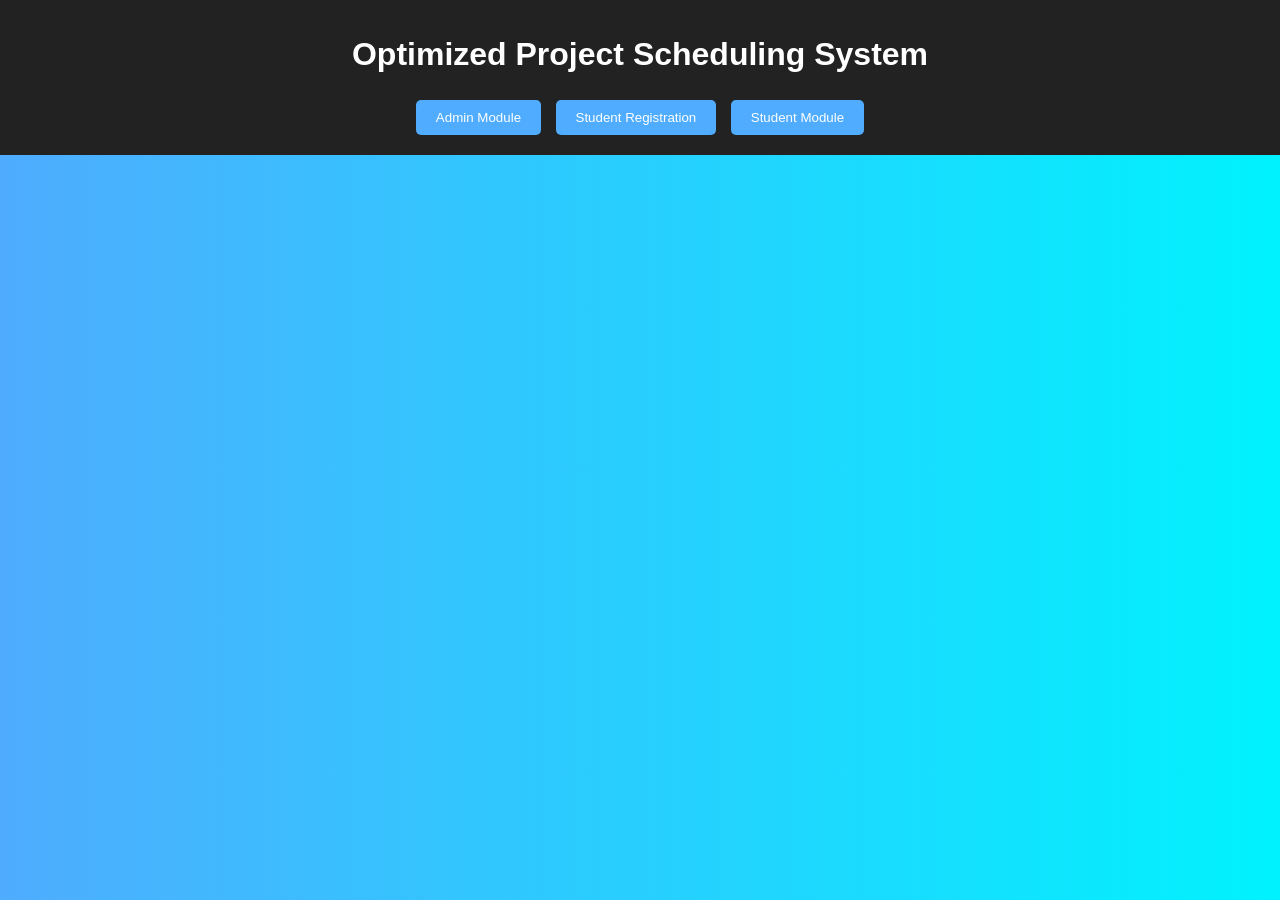
==== scheduling-backend/src/main/resources/static/index.html @ 12b72d59 "Initial commit - full scheduling system" ====
<!DOCTYPE html>
<html lang="en">
<head>
  <meta charset="UTF-8">
  <title>Optimized Project Scheduling System</title>
  <link rel="stylesheet" href="index.css">
</head>
<body>

  <!-- Loading Overlay -->
  <div id="loadingOverlay" class="loading-overlay">
    <div class="spinner"></div>
    <div style="margin-top: 10px; color: white;">Processing...</div>
  </div>

  <!-- Toast Notification -->
  <div id="toast" class="toast"></div>

  <header>
    <h1>Optimized Project Scheduling System</h1>
    <nav>
      <button onclick="showModule('admin')">Admin Module</button>
      <button onclick="showModule('registration')">Student Registration</button>
      <button onclick="showModule('student')">Student Module</button>
    </nav>
  </header>

  <!-- Admin Module -->
  <section id="admin" class="module">
    <h2>Admin Main Menu</h2>
    <ul>
      <li onclick="showSubmenu('schedule')">Manage Schedule</li>
      <li onclick="showSubmenu('teams')">Manage Teams &amp; Bookings</li>
      <li onclick="showSubmenu('reports')">Reports &amp; Export</li>
      <li onclick="showModule('')">Logout</li>
    </ul>

    <!-- Submenus -->
    <div id="schedule" class="submenu">
      <h3>Manage Schedule</h3>

      <!-- Add Demo Date -->
      <div class="action-card">
        <h4>Add Demo Date</h4>
        <div id="dateSuccessMsg" class="msg-success" style="display:none;"></div>
        <form onsubmit="addDemoDate(event)">
          <label>Date:</label>
          <input type="date" id="newDemoDate" required>
          <div id="newDemoDateErr" class="error-text"></div>
          <button type="submit">Add Date</button>
        </form>
      </div>

      <!-- Demo Dates List -->
      <div class="action-card">
        <h4>Demo Dates <button class="btn-refresh" onclick="loadDemoDates()">&#8635;</button></h4>
        <div id="datesContainer"></div>
      </div>

      <!-- Create Slot -->
      <div class="action-card">
        <h4>Create Slot</h4>
        <div id="slotSuccessMsg" class="msg-success" style="display:none;"></div>
        <form onsubmit="createSlot(event)">
          <div id="slotDateSelectErr" class="error-text"></div>
          <label>Select Date:</label>
          <select id="slotDateSelect" required></select>
          
          <label>Start Time:</label>
          <input type="time" id="slotStart" required>
          <div id="slotStartErr" class="error-text"></div>
          
          <label>End Time:</label>
          <input type="time" id="slotEnd" required>
          <div id="slotEndErr" class="error-text"></div>
          
          <button type="submit">Create Slot</button>
        </form>
      </div>

      <!-- View Slots -->
      <div class="action-card">
        <h4>View Slots
          <select id="filterDateSelect" onchange="loadAdminSlots()">
            <option value="">All Dates</option>
          </select>
          <button class="btn-refresh" onclick="loadAdminSlots()">&#8635;</button>
        </h4>
        <div id="adminSlotsContainer"></div>
      </div>
    </div>

    <div id="teams" class="submenu">
      <h3>Manage Teams &amp; Bookings</h3>

      <div class="action-card">
        <h4>All Teams <button class="btn-refresh" onclick="loadAllTeams()">&#8635;</button></h4>
        <div id="allTeamsContainer"></div>
      </div>

      <div class="action-card">
        <h4>All Bookings <button class="btn-refresh" onclick="loadAllBookings()">&#8635;</button></h4>
        <div id="allBookingsContainer"></div>
      </div>

      <div class="action-card">
        <h4>Waiting List <button class="btn-refresh" onclick="loadWaitingList()">&#8635;</button></h4>
        <div id="waitlistContainer"></div>
      </div>
    </div>

    <div id="reports" class="submenu">
      <h3>Reports &amp; Export</h3>

      <div class="action-card">
        <h4>Full Schedule <button class="btn-refresh" onclick="loadFullSchedule()">&#8635;</button></h4>
        <div id="fullScheduleContainer"></div>
      </div>

      <div class="action-card">
        <h4>Booking Summary <button class="btn-refresh" onclick="loadBookingSummary()">&#8635;</button></h4>
        <div id="bookingSummaryContainer"></div>
      </div>

      <div class="action-card">
        <h4>Export</h4>
        <button onclick="exportCsv('schedule')" class="btn-export">Export Schedule (CSV)</button>
        <button onclick="exportCsv('teams')" class="btn-export">Export Teams Report (CSV)</button>
      </div>
    </div>
  </section>

  <!-- Student Registration Module -->
  <section id="registration" class="module">
    <h2>Student Registration</h2>
    <button onclick="openRegistrationForm()">Register Team</button>
    <button onclick="showModule('')">Back / Exit</button>

    <!-- Registration Form -->
    <div id="registrationForm" class="form-container">
      <h3>Register Your Team</h3>
      <div id="regMessage"></div>
      <form onsubmit="submitRegistration(event)">
        <label>Project Name:</label>
        <input type="text" id="projectName" required>
        <div id="projectNameErr" class="error-text"></div>

        <label>Number of Members:</label>
        <input type="number" id="members" min="1" required>
        <div id="membersErr" class="error-text"></div>

        <label>Team Leader Name:</label>
        <input type="text" id="leaderName" required>
        <div id="leaderNameErr" class="error-text"></div>

        <label>Email:</label>
        <input type="email" id="email" required>
        <div id="emailErr" class="error-text"></div>

        <label>Project Description:</label>
        <textarea id="description"></textarea>
        <div id="descriptionErr" class="error-text"></div>

        <button type="submit" id="btn-reg-submit">Submit</button>
      </form>
    </div>
  </section>

  <!-- Student Module -->
  <section id="student" class="module">
    <h2>Student Main Menu</h2>

    <!-- Email identifier -->
    <div class="action-card">
      <label><strong>Your Registered Email:</strong></label>
      <input type="email" id="studentEmail" placeholder="Enter your registered email" required style="width:100%;box-sizing:border-box;margin-top:5px">
      <div id="studentEmailErr" class="error-text"></div>
    </div>

    <ul>
      <li onclick="showSubmenu('slotBooking')">Slot Booking</li>
      <li onclick="showSubmenu('teamBooking')">My Team &amp; Booking</li>
      <li onclick="showSubmenu('scheduleView')">View Schedule</li>
      <li onclick="showModule('')">Logout</li>
    </ul>

    <!-- Submenus -->
    <div id="slotBooking" class="submenu">
      <h3>Slot Booking</h3>

      <div class="action-card">
        <h4>Available Slots <button class="btn-refresh" onclick="loadAvailableSlots()">&#8635;</button></h4>
        <div id="availableSlotsContainer"></div>
      </div>
    </div>

    <div id="teamBooking" class="submenu">
      <h3>My Team &amp; Booking</h3>
      <button onclick="loadMyTeam()">View Team Details</button>
      <div id="myTeamContainer" style="margin-top:10px"></div>

      <button onclick="loadMyBookings()" style="margin-top:10px">View My Bookings</button>
      <div id="myBookingsContainer" style="margin-top:10px"></div>
    </div>

    <div id="scheduleView" class="submenu">
      <h3>View Schedule</h3>
      <button onclick="loadPublicSchedule()">View Full Schedule</button>
      <div id="publicScheduleContainer" style="margin-top:10px"></div>
    </div>
  </section>

  <script src="index.js"></script>
</body>
</html>
---- scheduling-backend/src/main/resources/static/index.css ----
/* style.css */
body {
  font-family: Arial, sans-serif;
  background: linear-gradient(to right, #4facfe, #00f2fe);
  margin: 0;
  padding: 0;
  color: #333;
}

header {
  background: #222;
  color: #fff;
  padding: 15px;
  text-align: center;
}

nav button {
  margin: 5px;
  padding: 10px 20px;
  background: #4facfe;
  border: none;
  border-radius: 5px;
  color: white;
  cursor: pointer;
  transition: 0.3s;
}

nav button:hover {
  background: #00c6ff;
}

.module {
  display: none;
  padding: 20px;
  margin: 20px;
  background: #fff;
  border-radius: 10px;
  box-shadow: 0 4px 8px rgba(0,0,0,0.2);
}

.module h2 {
  color: #4facfe;
}

ul {
  list-style: none;
  padding: 0;
}

ul li {
  background: #f0f0f0;
  margin: 8px 0;
  padding: 12px;
  border-radius: 5px;
  cursor: pointer;
  transition: 0.3s;
}

ul li:hover {
  background: #d6f5ff;
}

.submenu {
  display: none;
  margin-top: 15px;
  padding: 15px;
  background: #fafafa;
  border-left: 4px solid #4facfe;
  border-radius: 5px;
}
/* Registration Form Styling */
.form-container {
  display: none;
  margin-top: 20px;
  padding: 20px;
  background: #fafafa;
  border-radius: 10px;
  box-shadow: 0 4px 8px rgba(0,0,0,0.2);
}

.form-container h3 {
  color: #4facfe;
}

form {
  display: flex;
  flex-direction: column;
}

label {
  margin-top: 10px;
  font-weight: bold;
}

input, textarea {
  padding: 8px;
  margin-top: 5px;
  border: 1px solid #ccc;
  border-radius: 5px;
}

button[type="submit"] {
  margin-top: 15px;
  padding: 10px;
  background: #4facfe;
  color: white;
  border: none;
  border-radius: 5px;
  cursor: pointer;
}

button[type="submit"]:hover {
  background: #00c6ff;
}

/* ── Action Cards (inside submenus) ─────────────────────── */
.action-card {
  background: #fff;
  border: 1px solid #e0e0e0;
  border-radius: 8px;
  padding: 14px;
  margin-bottom: 14px;
}
.action-card h4 {
  margin: 0 0 8px;
  display: flex;
  align-items: center;
  gap: 8px;
  flex-wrap: wrap;
}

/* ── Tables ─────────────────────────────────────────────── */
table {
  width: 100%;
  border-collapse: collapse;
  font-size: 13px;
  margin-top: 6px;
}
th {
  background: #4facfe;
  color: white;
  padding: 8px 10px;
  text-align: left;
}
td {
  padding: 8px 10px;
  border-bottom: 1px solid #eee;
}
tr:hover td { background: #f5fbff; }
td button {
  padding: 4px 10px;
  background: #e74c3c;
  color: white;
  border: none;
  border-radius: 4px;
  cursor: pointer;
  font-size: 12px;
}
td button:hover { background: #c0392b; }

/* ── Status Badges ──────────────────────────────────────── */
.badge {
  display: inline-block;
  padding: 2px 8px;
  border-radius: 10px;
  font-size: 11px;
  font-weight: bold;
}
.badge-available  { background: #d4edda; color: #155724; }
.badge-booked     { background: #fff3cd; color: #856404; }
.badge-cancelled  { background: #f8d7da; color: #721c24; }
.badge-confirmed  { background: #d4edda; color: #155724; }
.badge-waitlisted { background: #cce5ff; color: #004085; }

/* ── Buttons ────────────────────────────────────────────── */
.btn-refresh {
  padding: 3px 8px;
  background: #e8f4ff;
  color: #0088cc;
  border: 1px solid #4facfe;
  border-radius: 4px;
  cursor: pointer;
  font-size: 13px;
}
.btn-refresh:hover { background: #d0e8ff; }

.btn-danger {
  margin-top: 10px;
  padding: 8px 14px;
  background: #e74c3c;
  color: white;
  border: none;
  border-radius: 5px;
  cursor: pointer;
}
.btn-danger:hover { background: #c0392b; }

.btn-export {
  margin: 4px 6px 4px 0;
  padding: 8px 14px;
  background: #27ae60;
  color: white;
  border: none;
  border-radius: 5px;
  cursor: pointer;
}
.btn-export:hover { background: #219150; }

/* ── Toast Notification ─────────────────────────────────── */
.toast {
  position: fixed;
  bottom: 24px;
  right: 24px;
  padding: 12px 20px;
  border-radius: 6px;
  color: white;
  font-size: 14px;
  opacity: 0;
  pointer-events: none;
  transition: opacity 0.3s;
  z-index: 9999;
  max-width: 340px;
}
.toast.show { opacity: 1; }
.toast.success { background: #27ae60; }
.toast.error   { background: #e74c3c; }

/* ── Message boxes ──────────────────────────────────────── */
.msg-success {
  background: #d4edda;
  color: #155724;
  padding: 10px;
  border-radius: 5px;
  margin-bottom: 10px;
}
.msg-error {
  background: #f8d7da;
  color: #721c24;
  padding: 10px;
  border-radius: 5px;
  margin-bottom: 10px;
}
.empty-msg {
  color: #999;
  font-style: italic;
  padding: 6px 0;
}

select {
  padding: 8px;
  margin-top: 5px;
  border: 1px solid #ccc;
  border-radius: 5px;
}

/* ── Error Texts ────────────────────────────────────────── */
.error-text {
  color: #e74c3c;
  font-size: 12px;
  margin-top: 3px;
  min-height: 14px;
}
input.input-error, select.input-error {
  border-color: #e74c3c;
  box-shadow: 0 0 0 2px rgba(231, 76, 60, 0.2);
}

/* ── Loading Overlay ────────────────────────────────────── */
.loading-overlay {
  position: fixed;
  top: 0; left: 0; width: 100vw; height: 100vh;
  background: rgba(0, 0, 0, 0.5);
  display: flex;
  flex-direction: column;
  justify-content: center;
  align-items: center;
  z-index: 10000;
  opacity: 0;
  pointer-events: none;
  transition: opacity 0.2s;
}
.loading-overlay.active {
  opacity: 1;
  pointer-events: auto;
}
.spinner {
  border: 4px solid rgba(255, 255, 255, 0.3);
  width: 40px; height: 40px;
  border-radius: 50%;
  border-left-color: #fff;
  animation: spin 1s linear infinite;
}
@keyframes spin {
  0% { transform: rotate(0deg); }
  100% { transform: rotate(360deg); }
}

button:disabled, select:disabled, input:disabled {
  opacity: 0.6;
  cursor: not-allowed;
}
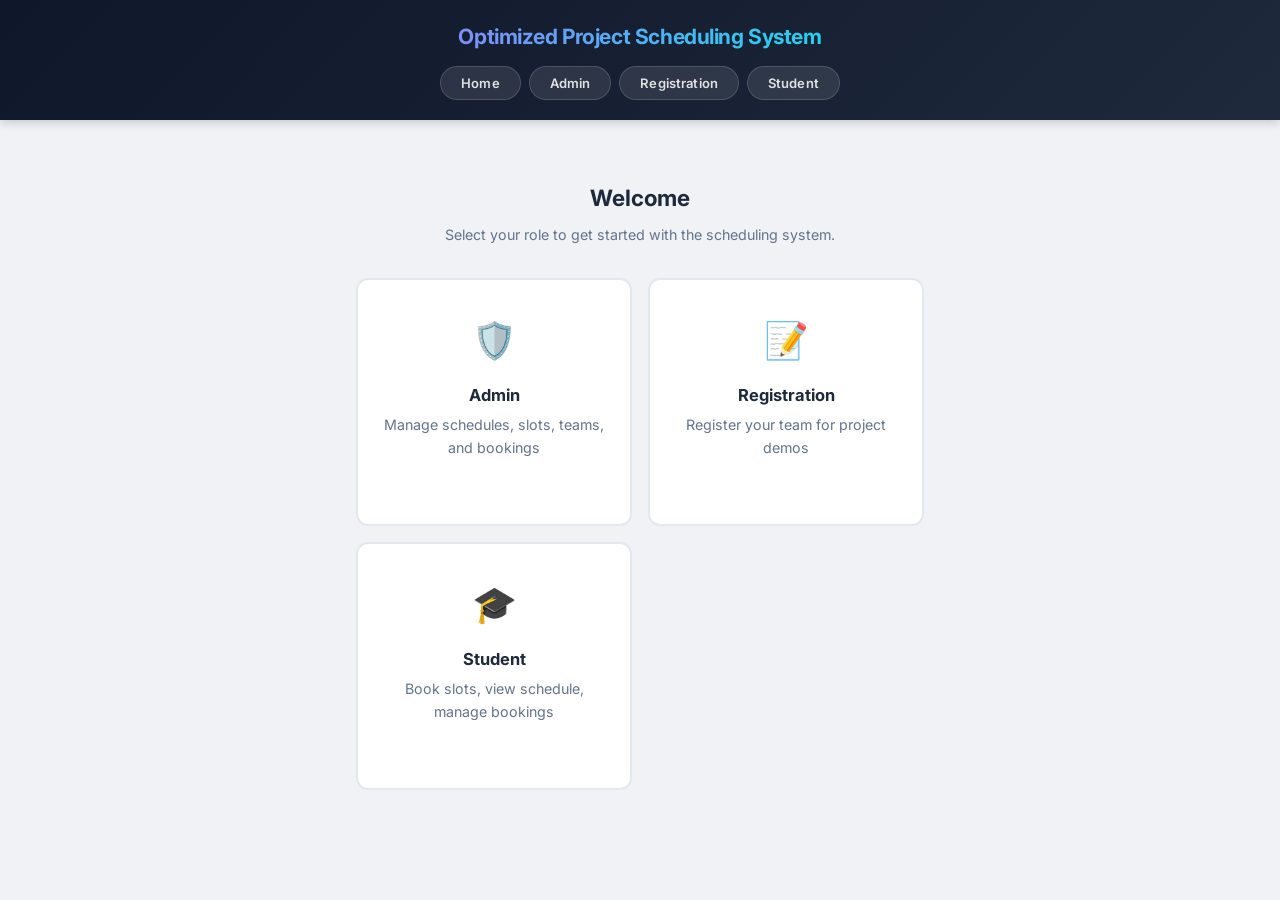
==== commit d657b37a: "feat: production upgrade — auth, email, team members, responsive UI, CORS - Add admin login endpoint" ====
--- a/scheduling-backend/src/main/resources/static/index.html
+++ b/scheduling-backend/src/main/resources/static/index.html
@@ -2,7 +2,13 @@
 <html lang="en">
 <head>
   <meta charset="UTF-8">
+  <meta name="viewport" content="width=device-width, initial-scale=1.0">
+  <meta name="description" content="Optimized Project Scheduling System — Book and manage demo slots for project presentations.">
   <title>Optimized Project Scheduling System</title>
+  <link rel="icon" href="data:image/svg+xml,<svg xmlns='http://www.w3.org/2000/svg' viewBox='0 0 100 100'><text y='.9em' font-size='85'>📅</text></svg>">
+  <link rel="preconnect" href="https://fonts.googleapis.com">
+  <link rel="preconnect" href="https://fonts.gstatic.com" crossorigin>
+  <link href="https://fonts.googleapis.com/css2?family=Inter:wght@400;500;600;700&display=swap" rel="stylesheet">
   <link rel="stylesheet" href="index.css">
 </head>
 <body>
@@ -10,36 +16,106 @@
   <!-- Loading Overlay -->
   <div id="loadingOverlay" class="loading-overlay">
     <div class="spinner"></div>
-    <div style="margin-top: 10px; color: white;">Processing...</div>
+    <div class="loading-text">Processing...</div>
   </div>
 
   <!-- Toast Notification -->
   <div id="toast" class="toast"></div>
 
+  <!-- Admin Login Modal -->
+  <div id="adminLoginModal" class="modal-overlay">
+    <div class="modal">
+      <h3>🔐 Admin Login</h3>
+      <form onsubmit="handleAdminLogin(event)">
+        <label>Username:</label>
+        <input type="text" id="adminUsername" required autocomplete="username" placeholder="Enter username">
+        <div id="adminUsernameErr" class="error-text"></div>
+        <label>Password:</label>
+        <input type="password" id="adminPassword" required autocomplete="current-password" placeholder="Enter password">
+        <div id="adminPasswordErr" class="error-text"></div>
+        <div class="modal-actions">
+          <button type="button" class="btn-secondary" onclick="closeAdminLogin()">Cancel</button>
+          <button type="submit" class="btn-primary" style="margin-top:0">Login</button>
+        </div>
+      </form>
+    </div>
+  </div>
+
+  <!-- Student Email Login Modal -->
+  <div id="studentLoginModal" class="modal-overlay">
+    <div class="modal">
+      <h3>📧 Student Login</h3>
+      <p style="color:var(--text-secondary); font-size:0.87rem; margin-bottom:14px;">Enter your registered email to continue.</p>
+      <form onsubmit="handleStudentLogin(event)">
+        <label>Email:</label>
+        <input type="email" id="studentLoginEmail" required placeholder="your-email@example.com">
+        <div id="studentLoginEmailErr" class="error-text"></div>
+        <div class="modal-actions">
+          <button type="button" class="btn-secondary" onclick="closeStudentLogin()">Cancel</button>
+          <button type="submit" class="btn-primary" style="margin-top:0">Login</button>
+        </div>
+      </form>
+    </div>
+  </div>
+
+  <!-- Not Registered Modal -->
+  <div id="notRegisteredModal" class="modal-overlay">
+    <div class="modal" style="text-align:center;">
+      <div style="font-size:2.5rem; margin-bottom:12px;">⚠️</div>
+      <h3>Not Registered</h3>
+      <p style="color:var(--text-secondary); font-size:0.87rem; margin-bottom:18px;">You need to register your team first before accessing the student module.</p>
+      <div class="modal-actions" style="justify-content:center;">
+        <button class="btn-secondary" onclick="closeNotRegistered()">Close</button>
+        <button class="btn-primary" style="margin-top:0" onclick="goToRegistration()">Register Now</button>
+      </div>
+    </div>
+  </div>
+
   <header>
-    <h1>Optimized Project Scheduling System</h1>
-    <nav>
-      <button onclick="showModule('admin')">Admin Module</button>
-      <button onclick="showModule('registration')">Student Registration</button>
-      <button onclick="showModule('student')">Student Module</button>
+    <h1><span>Optimized Project Scheduling System</span></h1>
+    <nav id="mainNav">
+      <button id="nav-home" onclick="showLanding()">Home</button>
+      <button id="nav-admin" onclick="openAdminLogin()">Admin</button>
+      <button id="nav-registration" onclick="showModule('registration')">Registration</button>
+      <button id="nav-student" onclick="openStudentLogin()">Student</button>
     </nav>
   </header>
 
+  <!-- Landing Page -->
+  <section id="landing" style="display:block;">
+    <h2>Welcome</h2>
+    <p>Select your role to get started with the scheduling system.</p>
+    <div class="role-cards">
+      <div class="role-card" onclick="openAdminLogin()" id="card-admin">
+        <div class="icon">🛡️</div>
+        <h3>Admin</h3>
+        <p>Manage schedules, slots, teams, and bookings</p>
+      </div>
+      <div class="role-card" onclick="showModule('registration')" id="card-registration">
+        <div class="icon">📝</div>
+        <h3>Registration</h3>
+        <p>Register your team for project demos</p>
+      </div>
+      <div class="role-card" onclick="openStudentLogin()" id="card-student">
+        <div class="icon">🎓</div>
+        <h3>Student</h3>
+        <p>Book slots, view schedule, manage bookings</p>
+      </div>
+    </div>
+  </section>
+
   <!-- Admin Module -->
   <section id="admin" class="module">
-    <h2>Admin Main Menu</h2>
+    <h2>Admin Dashboard</h2>
     <ul>
-      <li onclick="showSubmenu('schedule')">Manage Schedule</li>
-      <li onclick="showSubmenu('teams')">Manage Teams &amp; Bookings</li>
-      <li onclick="showSubmenu('reports')">Reports &amp; Export</li>
-      <li onclick="showModule('')">Logout</li>
+      <li onclick="showSubmenu('schedule')">📅 Manage Schedule</li>
+      <li onclick="showSubmenu('teams')">👥 Manage Teams &amp; Bookings</li>
+      <li onclick="showSubmenu('reports')">📊 Reports &amp; Export</li>
+      <li onclick="adminLogout()">🚪 Logout</li>
     </ul>
 
     <!-- Submenus -->
     <div id="schedule" class="submenu">
-      <h3>Manage Schedule</h3>
-
-      <!-- Add Demo Date -->
       <div class="action-card">
         <h4>Add Demo Date</h4>
         <div id="dateSuccessMsg" class="msg-success" style="display:none;"></div>
@@ -51,13 +127,11 @@
         </form>
       </div>
 
-      <!-- Demo Dates List -->
-      <div class="action-card">
-        <h4>Demo Dates <button class="btn-refresh" onclick="loadDemoDates()">&#8635;</button></h4>
+      <div class="action-card">
+        <h4>Demo Dates <button type="button" class="btn-refresh" onclick="loadDemoDates()">↻</button></h4>
         <div id="datesContainer"></div>
       </div>
 
-      <!-- Create Slot -->
       <div class="action-card">
         <h4>Create Slot</h4>
         <div id="slotSuccessMsg" class="msg-success" style="display:none;"></div>
@@ -65,148 +139,142 @@
           <div id="slotDateSelectErr" class="error-text"></div>
           <label>Select Date:</label>
           <select id="slotDateSelect" required></select>
-          
           <label>Start Time:</label>
           <input type="time" id="slotStart" required>
           <div id="slotStartErr" class="error-text"></div>
-          
           <label>End Time:</label>
           <input type="time" id="slotEnd" required>
           <div id="slotEndErr" class="error-text"></div>
-          
           <button type="submit">Create Slot</button>
         </form>
       </div>
 
-      <!-- View Slots -->
       <div class="action-card">
         <h4>View Slots
           <select id="filterDateSelect" onchange="loadAdminSlots()">
             <option value="">All Dates</option>
           </select>
-          <button class="btn-refresh" onclick="loadAdminSlots()">&#8635;</button>
+          <button type="button" class="btn-refresh" onclick="loadAdminSlots()">↻</button>
         </h4>
         <div id="adminSlotsContainer"></div>
       </div>
     </div>
 
     <div id="teams" class="submenu">
-      <h3>Manage Teams &amp; Bookings</h3>
-
-      <div class="action-card">
-        <h4>All Teams <button class="btn-refresh" onclick="loadAllTeams()">&#8635;</button></h4>
+      <div class="action-card">
+        <h4>All Teams <button type="button" class="btn-refresh" onclick="loadAllTeams()">↻</button></h4>
         <div id="allTeamsContainer"></div>
       </div>
-
-      <div class="action-card">
-        <h4>All Bookings <button class="btn-refresh" onclick="loadAllBookings()">&#8635;</button></h4>
+      <div class="action-card">
+        <h4>All Bookings <button type="button" class="btn-refresh" onclick="loadAllBookings()">↻</button></h4>
         <div id="allBookingsContainer"></div>
       </div>
-
-      <div class="action-card">
-        <h4>Waiting List <button class="btn-refresh" onclick="loadWaitingList()">&#8635;</button></h4>
+      <div class="action-card">
+        <h4>Waiting List <button type="button" class="btn-refresh" onclick="loadWaitingList()">↻</button></h4>
         <div id="waitlistContainer"></div>
       </div>
     </div>
 
     <div id="reports" class="submenu">
-      <h3>Reports &amp; Export</h3>
-
-      <div class="action-card">
-        <h4>Full Schedule <button class="btn-refresh" onclick="loadFullSchedule()">&#8635;</button></h4>
+      <div class="action-card">
+        <h4>Full Schedule <button type="button" class="btn-refresh" onclick="loadFullSchedule()">↻</button></h4>
         <div id="fullScheduleContainer"></div>
       </div>
-
-      <div class="action-card">
-        <h4>Booking Summary <button class="btn-refresh" onclick="loadBookingSummary()">&#8635;</button></h4>
+      <div class="action-card">
+        <h4>Booking Summary <button type="button" class="btn-refresh" onclick="loadBookingSummary()">↻</button></h4>
         <div id="bookingSummaryContainer"></div>
       </div>
-
       <div class="action-card">
         <h4>Export</h4>
-        <button onclick="exportCsv('schedule')" class="btn-export">Export Schedule (CSV)</button>
-        <button onclick="exportCsv('teams')" class="btn-export">Export Teams Report (CSV)</button>
-      </div>
-    </div>
-  </section>
-
-  <!-- Student Registration Module -->
+        <button type="button" onclick="exportCsv('schedule')" class="btn-export">Export Schedule (CSV)</button>
+        <button type="button" onclick="exportCsv('teams')" class="btn-export">Export Teams (CSV)</button>
+      </div>
+    </div>
+  </section>
+
+  <!-- Registration Module -->
   <section id="registration" class="module">
-    <h2>Student Registration</h2>
-    <button onclick="openRegistrationForm()">Register Team</button>
-    <button onclick="showModule('')">Back / Exit</button>
-
-    <!-- Registration Form -->
-    <div id="registrationForm" class="form-container">
+    <h2>Team Registration</h2>
+    <div class="action-card">
+      <p style="color:var(--text-secondary); font-size:0.87rem; margin-bottom:12px;">Register your team to book demo slots. Each team can have 1–5 members.</p>
+      <button type="button" class="btn-primary" onclick="openRegistrationForm()" style="margin-top:0;">Register Team</button>
+      <button type="button" class="btn-secondary" onclick="showLanding()" style="margin-left:8px;">Back</button>
+    </div>
+
+    <div id="registrationForm" class="form-container" style="display:none;">
       <h3>Register Your Team</h3>
       <div id="regMessage"></div>
       <form onsubmit="submitRegistration(event)">
         <label>Project Name:</label>
-        <input type="text" id="projectName" required>
+        <input type="text" id="projectName" required placeholder="Enter project name">
         <div id="projectNameErr" class="error-text"></div>
 
-        <label>Number of Members:</label>
-        <input type="number" id="members" min="1" required>
+        <label>Team Leader Name:</label>
+        <input type="text" id="leaderName" required placeholder="Enter leader's full name">
+        <div id="leaderNameErr" class="error-text"></div>
+
+        <label>Email:</label>
+        <input type="email" id="email" required placeholder="team-leader@example.com">
+        <div id="emailErr" class="error-text"></div>
+
+        <label>Team Members (1–5):</label>
+        <div id="memberFieldsContainer">
+          <div class="member-row">
+            <input type="text" name="memberName" required placeholder="Member 1 name">
+          </div>
+        </div>
+        <div class="member-count-info" id="memberCountInfo">1 / 5 members</div>
+        <button type="button" class="btn-add-member" onclick="addMemberField()" id="btnAddMember">+ Add Member</button>
         <div id="membersErr" class="error-text"></div>
 
-        <label>Team Leader Name:</label>
-        <input type="text" id="leaderName" required>
-        <div id="leaderNameErr" class="error-text"></div>
-
-        <label>Email:</label>
-        <input type="email" id="email" required>
-        <div id="emailErr" class="error-text"></div>
-
-        <label>Project Description:</label>
-        <textarea id="description"></textarea>
+        <label>Project Description (optional):</label>
+        <textarea id="description" placeholder="Brief description of your project"></textarea>
         <div id="descriptionErr" class="error-text"></div>
 
-        <button type="submit" id="btn-reg-submit">Submit</button>
+        <button type="submit" id="btn-reg-submit">Submit Registration</button>
       </form>
     </div>
   </section>
 
   <!-- Student Module -->
   <section id="student" class="module">
-    <h2>Student Main Menu</h2>
-
-    <!-- Email identifier -->
-    <div class="action-card">
-      <label><strong>Your Registered Email:</strong></label>
-      <input type="email" id="studentEmail" placeholder="Enter your registered email" required style="width:100%;box-sizing:border-box;margin-top:5px">
-      <div id="studentEmailErr" class="error-text"></div>
+    <h2>Student Dashboard</h2>
+
+    <div class="action-card" style="background: var(--primary-bg); border-color: rgba(99,102,241,0.2);">
+      <p style="font-size:0.85rem; color:var(--gray-600);"><strong>Logged in as:</strong> <span id="studentEmailDisplay" style="color:var(--primary); font-weight:600;"></span></p>
     </div>
 
     <ul>
-      <li onclick="showSubmenu('slotBooking')">Slot Booking</li>
-      <li onclick="showSubmenu('teamBooking')">My Team &amp; Booking</li>
-      <li onclick="showSubmenu('scheduleView')">View Schedule</li>
-      <li onclick="showModule('')">Logout</li>
+      <li onclick="showSubmenu('slotBooking')">🎯 Slot Booking</li>
+      <li onclick="showSubmenu('teamBooking')">👥 My Team &amp; Booking</li>
+      <li onclick="showSubmenu('scheduleView')">📅 View Schedule</li>
+      <li onclick="studentLogout()">🚪 Logout</li>
     </ul>
 
     <!-- Submenus -->
     <div id="slotBooking" class="submenu">
-      <h3>Slot Booking</h3>
-
-      <div class="action-card">
-        <h4>Available Slots <button class="btn-refresh" onclick="loadAvailableSlots()">&#8635;</button></h4>
+      <div class="action-card">
+        <h4>Available Slots <button type="button" class="btn-refresh" onclick="loadAvailableSlots()">↻</button></h4>
         <div id="availableSlotsContainer"></div>
       </div>
     </div>
 
     <div id="teamBooking" class="submenu">
-      <h3>My Team &amp; Booking</h3>
-      <button onclick="loadMyTeam()">View Team Details</button>
-      <div id="myTeamContainer" style="margin-top:10px"></div>
-
-      <button onclick="loadMyBookings()" style="margin-top:10px">View My Bookings</button>
-      <div id="myBookingsContainer" style="margin-top:10px"></div>
+      <div class="action-card">
+        <h4>My Team Details <button type="button" class="btn-refresh" onclick="loadMyTeam()">↻</button></h4>
+        <div id="myTeamContainer"></div>
+      </div>
+      <div class="action-card">
+        <h4>My Bookings <button type="button" class="btn-refresh" onclick="loadMyBookings()">↻</button></h4>
+        <div id="myBookingsContainer"></div>
+      </div>
     </div>
 
     <div id="scheduleView" class="submenu">
-      <h3>View Schedule</h3>
-      <button onclick="loadPublicSchedule()">View Full Schedule</button>
-      <div id="publicScheduleContainer" style="margin-top:10px"></div>
+      <div class="action-card">
+        <h4>Public Schedule <button type="button" class="btn-refresh" onclick="loadPublicSchedule()">↻</button></h4>
+        <div id="publicScheduleContainer"></div>
+      </div>
     </div>
   </section>
 
--- a/scheduling-backend/src/main/resources/static/index.css
+++ b/scheduling-backend/src/main/resources/static/index.css
@@ -1,301 +1,695 @@
-/* style.css */
+/* ═══════════════════════════════════════════════════════════════
+   Optimized Project Scheduling System — Production CSS
+   Modern, Responsive, Premium Design System
+   ═══════════════════════════════════════════════════════════════ */
+
+/* ── CSS Custom Properties (Design Tokens) ─────────────────── */
+:root {
+  --primary: #6366f1;
+  --primary-light: #818cf8;
+  --primary-dark: #4f46e5;
+  --primary-bg: rgba(99, 102, 241, 0.08);
+
+  --accent: #06b6d4;
+  --accent-light: #22d3ee;
+
+  --success: #10b981;
+  --success-bg: rgba(16, 185, 129, 0.1);
+
+  --warning: #f59e0b;
+  --warning-bg: rgba(245, 158, 11, 0.1);
+
+  --danger: #ef4444;
+  --danger-bg: rgba(239, 68, 68, 0.1);
+
+  --info-bg: rgba(6, 182, 212, 0.08);
+
+  --gray-50: #f8fafc;
+  --gray-100: #f1f5f9;
+  --gray-200: #e2e8f0;
+  --gray-300: #cbd5e1;
+  --gray-400: #94a3b8;
+  --gray-500: #64748b;
+  --gray-600: #475569;
+  --gray-700: #334155;
+  --gray-800: #1e293b;
+  --gray-900: #0f172a;
+
+  --bg: #f0f2f5;
+  --surface: #ffffff;
+  --surface-hover: #f8fafc;
+  --text: #1e293b;
+  --text-secondary: #64748b;
+
+  --radius: 12px;
+  --radius-sm: 8px;
+  --radius-xs: 6px;
+  --shadow: 0 1px 3px rgba(0,0,0,0.06), 0 1px 2px rgba(0,0,0,0.04);
+  --shadow-md: 0 4px 6px rgba(0,0,0,0.05), 0 2px 4px rgba(0,0,0,0.04);
+  --shadow-lg: 0 10px 25px rgba(0,0,0,0.08), 0 4px 10px rgba(0,0,0,0.04);
+
+  --font: 'Inter', -apple-system, BlinkMacSystemFont, 'Segoe UI', sans-serif;
+  --transition: 0.2s cubic-bezier(0.4, 0, 0.2, 1);
+}
+
+/* ── Reset & Base ──────────────────────────────────────────── */
+*, *::before, *::after { box-sizing: border-box; margin: 0; padding: 0; }
+
+html {
+  font-size: 15px;
+  scroll-behavior: smooth;
+  -webkit-font-smoothing: antialiased;
+}
+
 body {
-  font-family: Arial, sans-serif;
-  background: linear-gradient(to right, #4facfe, #00f2fe);
-  margin: 0;
-  padding: 0;
-  color: #333;
-}
-
+  font-family: var(--font);
+  background: var(--bg);
+  color: var(--text);
+  line-height: 1.6;
+  min-height: 100vh;
+}
+
+/* ── Header ────────────────────────────────────────────────── */
 header {
-  background: #222;
-  color: #fff;
-  padding: 15px;
+  background: linear-gradient(135deg, var(--gray-900) 0%, var(--gray-800) 100%);
+  color: #fff;
+  padding: 20px 24px;
   text-align: center;
-}
-
+  position: sticky;
+  top: 0;
+  z-index: 100;
+  box-shadow: 0 2px 10px rgba(0,0,0,0.2);
+}
+header h1 {
+  font-size: 1.4rem;
+  font-weight: 700;
+  letter-spacing: -0.02em;
+  margin-bottom: 12px;
+}
+header h1 span {
+  background: linear-gradient(135deg, var(--primary-light), var(--accent-light));
+  -webkit-background-clip: text;
+  -webkit-text-fill-color: transparent;
+  background-clip: text;
+}
+
+/* ── Navigation ────────────────────────────────────────────── */
+nav {
+  display: flex;
+  gap: 8px;
+  justify-content: center;
+  flex-wrap: wrap;
+}
 nav button {
-  margin: 5px;
-  padding: 10px 20px;
-  background: #4facfe;
-  border: none;
-  border-radius: 5px;
-  color: white;
+  padding: 8px 20px;
+  font-size: 0.87rem;
+  font-weight: 600;
+  font-family: var(--font);
+  background: rgba(255,255,255,0.1);
+  border: 1px solid rgba(255,255,255,0.15);
+  border-radius: 50px;
+  color: rgba(255,255,255,0.85);
   cursor: pointer;
-  transition: 0.3s;
-}
-
-nav button:hover {
-  background: #00c6ff;
-}
-
+  transition: var(--transition);
+  letter-spacing: 0.01em;
+}
+nav button:hover:not(:disabled) {
+  background: var(--primary);
+  border-color: var(--primary);
+  color: #fff;
+  transform: translateY(-1px);
+  box-shadow: 0 4px 12px rgba(99,102,241,0.35);
+}
+nav button.active {
+  background: var(--primary);
+  border-color: var(--primary);
+  color: #fff;
+}
+
+/* ── Modules (Pages) ───────────────────────────────────────── */
 .module {
   display: none;
-  padding: 20px;
-  margin: 20px;
-  background: #fff;
-  border-radius: 10px;
-  box-shadow: 0 4px 8px rgba(0,0,0,0.2);
-}
-
+  max-width: 900px;
+  margin: 24px auto;
+  padding: 0 16px;
+  animation: fadeIn 0.3s ease;
+}
+@keyframes fadeIn {
+  from { opacity: 0; transform: translateY(8px); }
+  to   { opacity: 1; transform: translateY(0); }
+}
 .module h2 {
-  color: #4facfe;
-}
-
-ul {
-  list-style: none;
-  padding: 0;
-}
-
+  font-size: 1.3rem;
+  font-weight: 700;
+  color: var(--gray-800);
+  margin-bottom: 16px;
+  display: flex;
+  align-items: center;
+  gap: 10px;
+}
+.module h2::before {
+  content: '';
+  display: inline-block;
+  width: 4px;
+  height: 24px;
+  background: var(--primary);
+  border-radius: 2px;
+}
+
+/* ── Landing Page ──────────────────────────────────────────── */
+#landing {
+  max-width: 600px;
+  margin: 60px auto;
+  padding: 0 16px;
+  text-align: center;
+}
+#landing h2 { justify-content: center; font-size: 1.5rem; margin-bottom: 8px; }
+#landing h2::before { display: none; }
+#landing p { color: var(--text-secondary); margin-bottom: 32px; font-size: 0.95rem; }
+
+.role-cards {
+  display: grid;
+  grid-template-columns: repeat(auto-fit, minmax(200px, 1fr));
+  gap: 16px;
+}
+.role-card {
+  background: var(--surface);
+  border: 2px solid var(--gray-200);
+  border-radius: var(--radius);
+  padding: 32px 20px;
+  cursor: pointer;
+  transition: var(--transition);
+  text-align: center;
+}
+.role-card:hover {
+  border-color: var(--primary);
+  box-shadow: var(--shadow-lg);
+  transform: translateY(-4px);
+}
+.role-card .icon {
+  font-size: 2.4rem;
+  margin-bottom: 12px;
+}
+.role-card h3 {
+  font-size: 1.1rem;
+  font-weight: 700;
+  color: var(--gray-800);
+  margin-bottom: 6px;
+}
+.role-card p {
+  font-size: 0.82rem;
+  color: var(--text-secondary);
+  margin-bottom: 0;
+}
+
+/* ── Menu Items (ul li) ────────────────────────────────────── */
+ul { list-style: none; padding: 0; }
 ul li {
-  background: #f0f0f0;
-  margin: 8px 0;
-  padding: 12px;
-  border-radius: 5px;
+  background: var(--surface);
+  border: 1px solid var(--gray-200);
+  margin: 6px 0;
+  padding: 14px 18px;
+  border-radius: var(--radius-sm);
   cursor: pointer;
-  transition: 0.3s;
-}
-
+  transition: var(--transition);
+  font-weight: 500;
+  font-size: 0.92rem;
+  display: flex;
+  align-items: center;
+  gap: 10px;
+}
+ul li::before {
+  content: '→';
+  color: var(--primary);
+  font-weight: 700;
+}
 ul li:hover {
-  background: #d6f5ff;
-}
-
+  background: var(--primary-bg);
+  border-color: var(--primary-light);
+  transform: translateX(4px);
+}
+
+/* ── Submenu ───────────────────────────────────────────────── */
 .submenu {
   display: none;
-  margin-top: 15px;
-  padding: 15px;
-  background: #fafafa;
-  border-left: 4px solid #4facfe;
-  border-radius: 5px;
-}
-/* Registration Form Styling */
+  margin-top: 16px;
+  animation: fadeIn 0.25s ease;
+}
+
+/* ── Action Cards ──────────────────────────────────────────── */
+.action-card {
+  background: var(--surface);
+  border: 1px solid var(--gray-200);
+  border-radius: var(--radius);
+  padding: 18px 20px;
+  margin-bottom: 16px;
+  box-shadow: var(--shadow);
+  transition: var(--transition);
+}
+.action-card:hover {
+  box-shadow: var(--shadow-md);
+}
+.action-card h4 {
+  margin: 0 0 12px;
+  font-size: 0.95rem;
+  font-weight: 700;
+  color: var(--gray-700);
+  display: flex;
+  align-items: center;
+  gap: 8px;
+  flex-wrap: wrap;
+}
+
+/* ── Forms ─────────────────────────────────────────────────── */
 .form-container {
   display: none;
   margin-top: 20px;
-  padding: 20px;
-  background: #fafafa;
-  border-radius: 10px;
-  box-shadow: 0 4px 8px rgba(0,0,0,0.2);
-}
-
+  background: var(--surface);
+  border: 1px solid var(--gray-200);
+  border-radius: var(--radius);
+  padding: 24px;
+  box-shadow: var(--shadow);
+  animation: fadeIn 0.25s ease;
+}
 .form-container h3 {
-  color: #4facfe;
+  font-size: 1.1rem;
+  font-weight: 700;
+  color: var(--gray-800);
+  margin-bottom: 16px;
 }
 
 form {
   display: flex;
   flex-direction: column;
 }
-
 label {
-  margin-top: 10px;
-  font-weight: bold;
-}
-
-input, textarea {
-  padding: 8px;
+  margin-top: 12px;
+  font-weight: 600;
+  font-size: 0.85rem;
+  color: var(--gray-600);
+  letter-spacing: 0.01em;
+}
+input, textarea, select {
+  padding: 10px 14px;
   margin-top: 5px;
-  border: 1px solid #ccc;
-  border-radius: 5px;
-}
-
-button[type="submit"] {
-  margin-top: 15px;
-  padding: 10px;
-  background: #4facfe;
-  color: white;
+  border: 1.5px solid var(--gray-300);
+  border-radius: var(--radius-xs);
+  font-family: var(--font);
+  font-size: 0.9rem;
+  color: var(--text);
+  background: var(--gray-50);
+  transition: var(--transition);
+  outline: none;
+}
+input:focus, textarea:focus, select:focus {
+  border-color: var(--primary);
+  box-shadow: 0 0 0 3px rgba(99, 102, 241, 0.12);
+  background: #fff;
+}
+textarea { resize: vertical; min-height: 80px; }
+
+/* ── Buttons ───────────────────────────────────────────────── */
+button {
+  font-family: var(--font);
+  cursor: pointer;
+  font-size: 0.87rem;
+  transition: var(--transition);
+}
+button[type="submit"], .btn-primary {
+  margin-top: 16px;
+  padding: 10px 20px;
+  background: var(--primary);
+  color: #fff;
   border: none;
-  border-radius: 5px;
-  cursor: pointer;
-}
-
-button[type="submit"]:hover {
-  background: #00c6ff;
-}
-
-/* ── Action Cards (inside submenus) ─────────────────────── */
-.action-card {
-  background: #fff;
-  border: 1px solid #e0e0e0;
-  border-radius: 8px;
-  padding: 14px;
-  margin-bottom: 14px;
-}
-.action-card h4 {
-  margin: 0 0 8px;
-  display: flex;
-  align-items: center;
-  gap: 8px;
-  flex-wrap: wrap;
-}
-
-/* ── Tables ─────────────────────────────────────────────── */
+  border-radius: var(--radius-xs);
+  font-weight: 600;
+  letter-spacing: 0.01em;
+}
+button[type="submit"]:hover:not(:disabled), .btn-primary:hover:not(:disabled) {
+  background: var(--primary-dark);
+  transform: translateY(-1px);
+  box-shadow: 0 4px 12px rgba(99, 102, 241, 0.3);
+}
+.btn-secondary {
+  padding: 8px 16px;
+  background: var(--gray-100);
+  color: var(--gray-700);
+  border: 1px solid var(--gray-300);
+  border-radius: var(--radius-xs);
+  font-weight: 500;
+}
+.btn-secondary:hover:not(:disabled) {
+  background: var(--gray-200);
+}
+.btn-danger {
+  padding: 7px 14px;
+  background: var(--danger);
+  color: #fff;
+  border: none;
+  border-radius: var(--radius-xs);
+  font-weight: 600;
+  font-size: 0.8rem;
+}
+.btn-danger:hover:not(:disabled) {
+  background: #dc2626;
+  box-shadow: 0 2px 8px rgba(239, 68, 68, 0.3);
+}
+.btn-refresh {
+  padding: 4px 10px;
+  background: var(--primary-bg);
+  color: var(--primary);
+  border: 1px solid rgba(99, 102, 241, 0.2);
+  border-radius: var(--radius-xs);
+  font-size: 0.85rem;
+  font-weight: 600;
+}
+.btn-refresh:hover:not(:disabled) {
+  background: rgba(99, 102, 241, 0.15);
+}
+.btn-export {
+  margin: 4px 6px 4px 0;
+  padding: 8px 16px;
+  background: var(--success);
+  color: #fff;
+  border: none;
+  border-radius: var(--radius-xs);
+  font-weight: 600;
+  font-size: 0.85rem;
+}
+.btn-export:hover:not(:disabled) {
+  background: #059669;
+  box-shadow: 0 2px 8px rgba(16, 185, 129, 0.3);
+}
+.btn-warning {
+  padding: 7px 14px;
+  background: var(--warning);
+  color: #fff;
+  border: none;
+  border-radius: var(--radius-xs);
+  font-weight: 600;
+  font-size: 0.8rem;
+}
+.btn-warning:hover:not(:disabled) {
+  background: #d97706;
+}
+.btn-add-member {
+  margin-top: 8px;
+  padding: 6px 14px;
+  background: var(--info-bg);
+  color: var(--accent);
+  border: 1px dashed var(--accent);
+  border-radius: var(--radius-xs);
+  font-weight: 600;
+  font-size: 0.82rem;
+}
+.btn-add-member:hover:not(:disabled) {
+  background: rgba(6, 182, 212, 0.15);
+}
+.btn-remove-member {
+  padding: 4px 10px;
+  background: var(--danger-bg);
+  color: var(--danger);
+  border: 1px solid rgba(239, 68, 68, 0.2);
+  border-radius: var(--radius-xs);
+  font-size: 0.78rem;
+  font-weight: 600;
+  margin-left: 8px;
+  flex-shrink: 0;
+}
+
+/* ── Tables ────────────────────────────────────────────────── */
+.table-wrapper {
+  overflow-x: auto;
+  border-radius: var(--radius-sm);
+  border: 1px solid var(--gray-200);
+  margin-top: 8px;
+}
 table {
   width: 100%;
   border-collapse: collapse;
-  font-size: 13px;
-  margin-top: 6px;
-}
-th {
-  background: #4facfe;
-  color: white;
-  padding: 8px 10px;
+  font-size: 0.85rem;
+  white-space: nowrap;
+}
+thead th {
+  background: var(--gray-800);
+  color: #fff;
+  padding: 10px 14px;
   text-align: left;
-}
-td {
-  padding: 8px 10px;
-  border-bottom: 1px solid #eee;
-}
-tr:hover td { background: #f5fbff; }
+  font-weight: 600;
+  font-size: 0.8rem;
+  letter-spacing: 0.03em;
+  text-transform: uppercase;
+}
+tbody td {
+  padding: 10px 14px;
+  border-bottom: 1px solid var(--gray-100);
+  color: var(--gray-700);
+}
+tbody tr:last-child td { border-bottom: none; }
+tbody tr:hover td { background: var(--primary-bg); }
 td button {
-  padding: 4px 10px;
-  background: #e74c3c;
-  color: white;
-  border: none;
-  border-radius: 4px;
-  cursor: pointer;
-  font-size: 12px;
-}
-td button:hover { background: #c0392b; }
-
-/* ── Status Badges ──────────────────────────────────────── */
+  padding: 5px 12px;
+  font-size: 0.78rem;
+}
+
+/* ── Status Badges ──────────────────────────────────────────── */
 .badge {
   display: inline-block;
-  padding: 2px 8px;
-  border-radius: 10px;
-  font-size: 11px;
-  font-weight: bold;
-}
-.badge-available  { background: #d4edda; color: #155724; }
-.badge-booked     { background: #fff3cd; color: #856404; }
-.badge-cancelled  { background: #f8d7da; color: #721c24; }
-.badge-confirmed  { background: #d4edda; color: #155724; }
-.badge-waitlisted { background: #cce5ff; color: #004085; }
-
-/* ── Buttons ────────────────────────────────────────────── */
-.btn-refresh {
-  padding: 3px 8px;
-  background: #e8f4ff;
-  color: #0088cc;
-  border: 1px solid #4facfe;
-  border-radius: 4px;
-  cursor: pointer;
-  font-size: 13px;
-}
-.btn-refresh:hover { background: #d0e8ff; }
-
-.btn-danger {
-  margin-top: 10px;
-  padding: 8px 14px;
-  background: #e74c3c;
-  color: white;
-  border: none;
-  border-radius: 5px;
-  cursor: pointer;
-}
-.btn-danger:hover { background: #c0392b; }
-
-.btn-export {
-  margin: 4px 6px 4px 0;
-  padding: 8px 14px;
-  background: #27ae60;
-  color: white;
-  border: none;
-  border-radius: 5px;
-  cursor: pointer;
-}
-.btn-export:hover { background: #219150; }
-
-/* ── Toast Notification ─────────────────────────────────── */
+  padding: 3px 10px;
+  border-radius: 50px;
+  font-size: 0.72rem;
+  font-weight: 700;
+  letter-spacing: 0.04em;
+  text-transform: uppercase;
+}
+.badge-available  { background: var(--success-bg); color: var(--success); }
+.badge-booked     { background: rgba(239, 68, 68, 0.1); color: var(--danger); }
+.badge-cancelled  { background: var(--gray-100); color: var(--gray-400); }
+.badge-confirmed  { background: var(--success-bg); color: var(--success); }
+.badge-waitlisted { background: var(--warning-bg); color: #b45309; }
+
+/* ── Toast Notification ────────────────────────────────────── */
 .toast {
   position: fixed;
   bottom: 24px;
   right: 24px;
-  padding: 12px 20px;
-  border-radius: 6px;
-  color: white;
-  font-size: 14px;
+  padding: 14px 22px;
+  border-radius: var(--radius-sm);
+  color: #fff;
+  font-size: 0.87rem;
+  font-weight: 500;
   opacity: 0;
   pointer-events: none;
-  transition: opacity 0.3s;
-  z-index: 9999;
-  max-width: 340px;
-}
-.toast.show { opacity: 1; }
-.toast.success { background: #27ae60; }
-.toast.error   { background: #e74c3c; }
-
-/* ── Message boxes ──────────────────────────────────────── */
+  transition: opacity 0.3s, transform 0.3s;
+  z-index: 10001;
+  max-width: 400px;
+  transform: translateY(10px);
+  box-shadow: var(--shadow-lg);
+}
+.toast.show {
+  opacity: 1;
+  transform: translateY(0);
+}
+.toast.success { background: var(--success); }
+.toast.error   { background: var(--danger); }
+
+/* ── Message Boxes ─────────────────────────────────────────── */
 .msg-success {
-  background: #d4edda;
-  color: #155724;
-  padding: 10px;
-  border-radius: 5px;
-  margin-bottom: 10px;
+  background: var(--success-bg);
+  color: #065f46;
+  padding: 12px 16px;
+  border-radius: var(--radius-xs);
+  margin-bottom: 12px;
+  font-size: 0.87rem;
+  border-left: 4px solid var(--success);
 }
 .msg-error {
-  background: #f8d7da;
-  color: #721c24;
-  padding: 10px;
-  border-radius: 5px;
-  margin-bottom: 10px;
+  background: var(--danger-bg);
+  color: #991b1b;
+  padding: 12px 16px;
+  border-radius: var(--radius-xs);
+  margin-bottom: 12px;
+  font-size: 0.87rem;
+  border-left: 4px solid var(--danger);
 }
 .empty-msg {
-  color: #999;
+  color: var(--gray-400);
   font-style: italic;
-  padding: 6px 0;
-}
-
-select {
-  padding: 8px;
-  margin-top: 5px;
-  border: 1px solid #ccc;
-  border-radius: 5px;
-}
-
-/* ── Error Texts ────────────────────────────────────────── */
+  padding: 10px 0;
+  font-size: 0.87rem;
+}
+
+/* ── Error Texts ───────────────────────────────────────────── */
 .error-text {
-  color: #e74c3c;
-  font-size: 12px;
+  color: var(--danger);
+  font-size: 0.78rem;
   margin-top: 3px;
-  min-height: 14px;
-}
-input.input-error, select.input-error {
-  border-color: #e74c3c;
-  box-shadow: 0 0 0 2px rgba(231, 76, 60, 0.2);
-}
-
-/* ── Loading Overlay ────────────────────────────────────── */
+  min-height: 16px;
+  font-weight: 500;
+}
+input.input-error, select.input-error, textarea.input-error {
+  border-color: var(--danger);
+  box-shadow: 0 0 0 3px rgba(239, 68, 68, 0.1);
+}
+
+/* ── Loading Overlay ───────────────────────────────────────── */
 .loading-overlay {
   position: fixed;
   top: 0; left: 0; width: 100vw; height: 100vh;
-  background: rgba(0, 0, 0, 0.5);
+  background: rgba(15, 23, 42, 0.6);
+  backdrop-filter: blur(4px);
   display: flex;
   flex-direction: column;
+  justify-content: center;
+  align-items: center;
+  z-index: 10002;
+  opacity: 0;
+  pointer-events: none;
+  transition: opacity 0.2s;
+}
+.loading-overlay.active {
+  opacity: 1;
+  pointer-events: auto;
+}
+.spinner {
+  border: 3px solid rgba(255, 255, 255, 0.2);
+  width: 44px; height: 44px;
+  border-radius: 50%;
+  border-top-color: var(--primary-light);
+  animation: spin 0.8s linear infinite;
+}
+.loading-overlay .loading-text {
+  margin-top: 14px;
+  color: rgba(255,255,255,0.8);
+  font-size: 0.9rem;
+  font-weight: 500;
+}
+@keyframes spin {
+  0% { transform: rotate(0deg); }
+  100% { transform: rotate(360deg); }
+}
+
+/* ── Modal ─────────────────────────────────────────────────── */
+.modal-overlay {
+  position: fixed;
+  top: 0; left: 0; width: 100vw; height: 100vh;
+  background: rgba(15, 23, 42, 0.65);
+  backdrop-filter: blur(4px);
+  display: flex;
   justify-content: center;
   align-items: center;
   z-index: 10000;
   opacity: 0;
   pointer-events: none;
-  transition: opacity 0.2s;
-}
-.loading-overlay.active {
+  transition: opacity 0.25s;
+}
+.modal-overlay.active {
   opacity: 1;
   pointer-events: auto;
 }
-.spinner {
-  border: 4px solid rgba(255, 255, 255, 0.3);
-  width: 40px; height: 40px;
-  border-radius: 50%;
-  border-left-color: #fff;
-  animation: spin 1s linear infinite;
-}
-@keyframes spin {
-  0% { transform: rotate(0deg); }
-  100% { transform: rotate(360deg); }
-}
-
-button:disabled, select:disabled, input:disabled {
-  opacity: 0.6;
+.modal {
+  background: var(--surface);
+  border-radius: var(--radius);
+  padding: 28px 32px;
+  max-width: 420px;
+  width: 90%;
+  box-shadow: var(--shadow-lg);
+  animation: modalIn 0.25s ease;
+}
+@keyframes modalIn {
+  from { transform: scale(0.95) translateY(10px); opacity: 0; }
+  to   { transform: scale(1) translateY(0); opacity: 1; }
+}
+.modal h3 {
+  font-size: 1.1rem;
+  font-weight: 700;
+  color: var(--gray-800);
+  margin-bottom: 16px;
+}
+.modal .modal-actions {
+  display: flex;
+  gap: 8px;
+  margin-top: 18px;
+  justify-content: flex-end;
+}
+
+/* ── Member Input Row ──────────────────────────────────────── */
+.member-row {
+  display: flex;
+  align-items: center;
+  gap: 6px;
+  margin-top: 6px;
+}
+.member-row input {
+  flex: 1;
+}
+.member-count-info {
+  font-size: 0.78rem;
+  color: var(--text-secondary);
+  margin-top: 4px;
+}
+
+/* ── Reschedule Banner ─────────────────────────────────────── */
+.reschedule-banner {
+  background: var(--warning-bg);
+  border: 1px solid rgba(245, 158, 11, 0.3);
+  border-radius: var(--radius-sm);
+  padding: 12px 16px;
+  margin-bottom: 12px;
+  font-size: 0.87rem;
+  display: flex;
+  align-items: center;
+  justify-content: space-between;
+  gap: 10px;
+  flex-wrap: wrap;
+}
+
+/* ── Disabled State ────────────────────────────────────────── */
+button:disabled, select:disabled, input:disabled, textarea:disabled {
+  opacity: 0.5;
   cursor: not-allowed;
+}
+
+/* ═══════════════════════════════════════════════════════════════
+   RESPONSIVE DESIGN
+   ═══════════════════════════════════════════════════════════════ */
+
+/* ── Tablet (max 768px) ────────────────────────────────────── */
+@media (max-width: 768px) {
+  html { font-size: 14px; }
+  header { padding: 16px; }
+  header h1 { font-size: 1.2rem; margin-bottom: 10px; }
+  nav { gap: 6px; }
+  nav button { padding: 7px 14px; font-size: 0.82rem; }
+  .module { margin: 16px auto; padding: 0 12px; }
+  .action-card { padding: 14px 16px; }
+  table { font-size: 0.8rem; }
+  thead th, tbody td { padding: 8px 10px; }
+  .modal { padding: 24px; max-width: 95%; }
+  #landing { margin: 40px auto; }
+}
+
+/* ── Mobile (max 480px) ────────────────────────────────────── */
+@media (max-width: 480px) {
+  html { font-size: 13px; }
+  header { padding: 12px; }
+  header h1 { font-size: 1.1rem; }
+  nav { flex-direction: column; align-items: stretch; }
+  nav button { width: 100%; }
+  .role-cards { grid-template-columns: 1fr; }
+  .role-card { padding: 24px 16px; }
+  .module h2 { font-size: 1.15rem; }
+  .action-card h4 { font-size: 0.88rem; }
+  ul li { padding: 12px 14px; }
+  .form-container { padding: 18px; }
+  .modal { padding: 20px; }
+  .toast { left: 16px; right: 16px; max-width: unset; }
+  td button { padding: 4px 8px; font-size: 0.72rem; }
+}
+
+/* ── Print ─────────────────────────────────────────────────── */
+@media print {
+  header, nav, .btn-refresh, .btn-danger, .btn-export, .loading-overlay, .toast, .modal-overlay { display: none !important; }
+  .module { display: block !important; max-width: 100%; margin: 0; box-shadow: none; }
+  table { font-size: 10px; }
 }
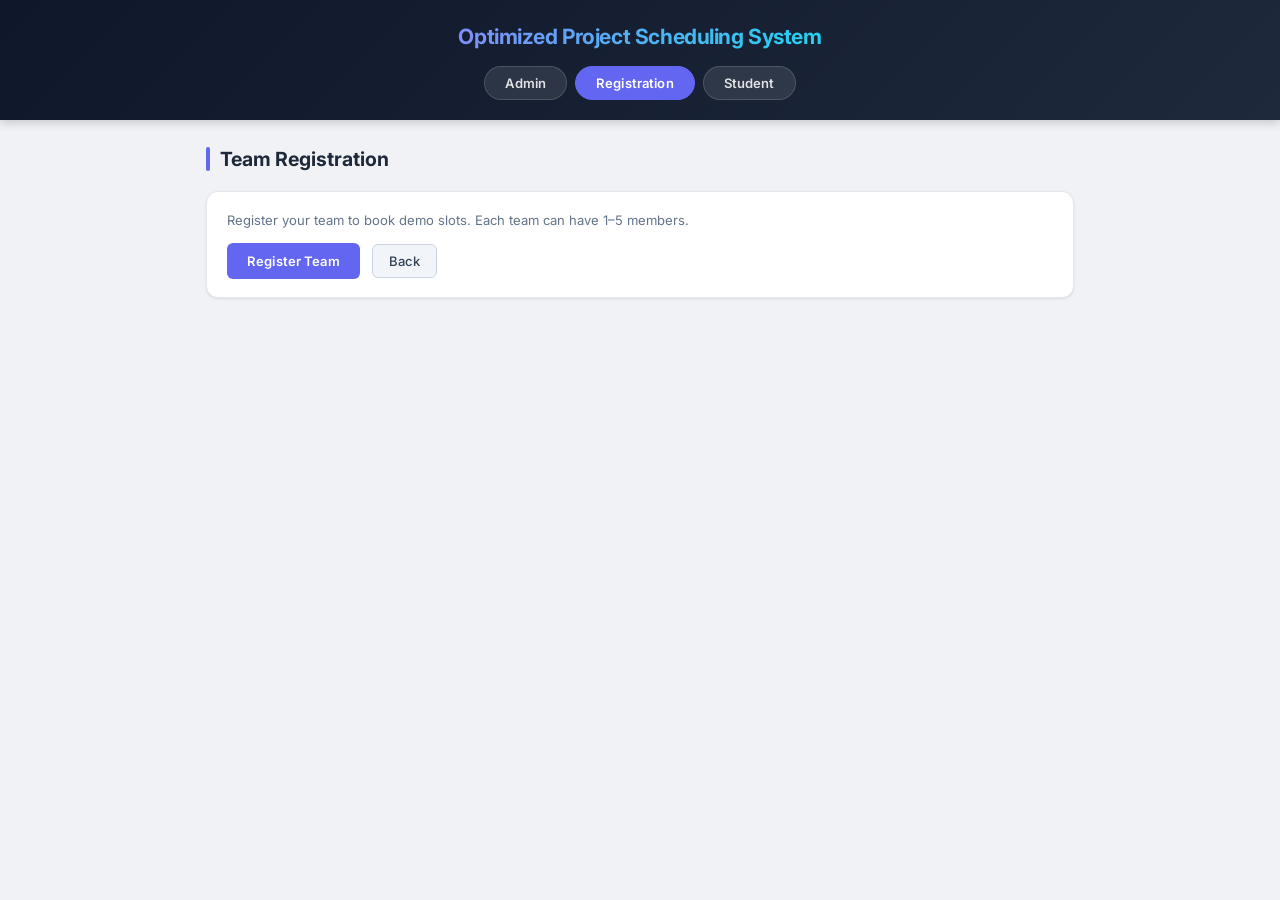
==== commit 6548186d: "fix(mandatory): Fix delete slot cascade, strict Gmail, duplicate UI, role logic" ====
--- a/scheduling-backend/src/main/resources/static/index.html
+++ b/scheduling-backend/src/main/resources/static/index.html
@@ -74,35 +74,13 @@
   <header>
     <h1><span>Optimized Project Scheduling System</span></h1>
     <nav id="mainNav">
-      <button id="nav-home" onclick="showLanding()">Home</button>
       <button id="nav-admin" onclick="openAdminLogin()">Admin</button>
       <button id="nav-registration" onclick="showModule('registration')">Registration</button>
       <button id="nav-student" onclick="openStudentLogin()">Student</button>
     </nav>
   </header>
 
-  <!-- Landing Page -->
-  <section id="landing" style="display:block;">
-    <h2>Welcome</h2>
-    <p>Select your role to get started with the scheduling system.</p>
-    <div class="role-cards">
-      <div class="role-card" onclick="openAdminLogin()" id="card-admin">
-        <div class="icon">🛡️</div>
-        <h3>Admin</h3>
-        <p>Manage schedules, slots, teams, and bookings</p>
-      </div>
-      <div class="role-card" onclick="showModule('registration')" id="card-registration">
-        <div class="icon">📝</div>
-        <h3>Registration</h3>
-        <p>Register your team for project demos</p>
-      </div>
-      <div class="role-card" onclick="openStudentLogin()" id="card-student">
-        <div class="icon">🎓</div>
-        <h3>Student</h3>
-        <p>Book slots, view schedule, manage bookings</p>
-      </div>
-    </div>
-  </section>
+
 
   <!-- Admin Module -->
   <section id="admin" class="module">
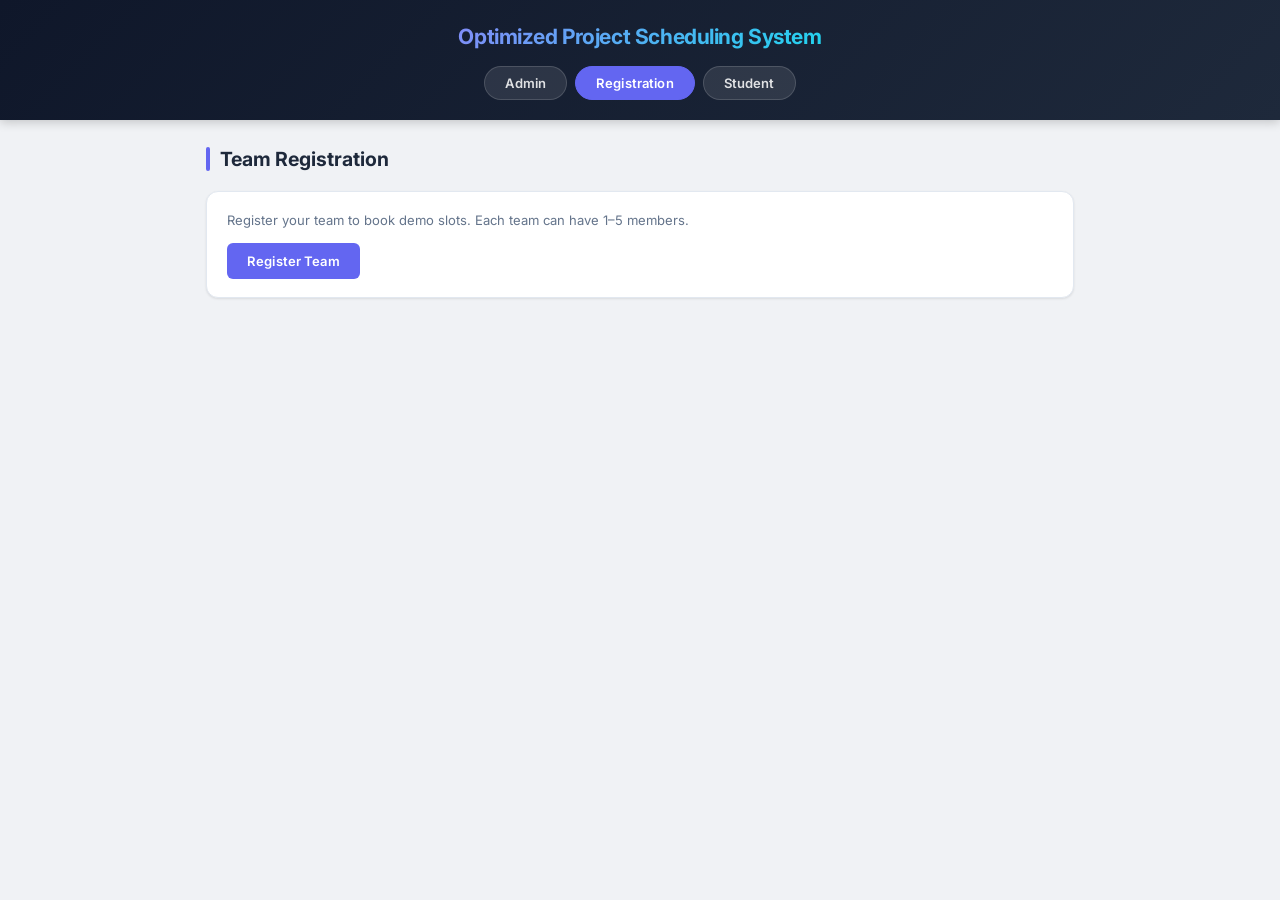
==== commit 3eb368ca: "Final security + validation + stability upgrade: RBAC, XSS, Gmail-only, double-booking, cascade dele" ====
--- a/scheduling-backend/src/main/resources/static/index.html
+++ b/scheduling-backend/src/main/resources/static/index.html
@@ -45,10 +45,10 @@
   <div id="studentLoginModal" class="modal-overlay">
     <div class="modal">
       <h3>📧 Student Login</h3>
-      <p style="color:var(--text-secondary); font-size:0.87rem; margin-bottom:14px;">Enter your registered email to continue.</p>
+      <p style="color:var(--text-secondary); font-size:0.87rem; margin-bottom:14px;">Enter your registered Gmail address to continue.</p>
       <form onsubmit="handleStudentLogin(event)">
         <label>Email:</label>
-        <input type="email" id="studentLoginEmail" required placeholder="your-email@example.com">
+        <input type="email" id="studentLoginEmail" required placeholder="yourname@gmail.com">
         <div id="studentLoginEmailErr" class="error-text"></div>
         <div class="modal-actions">
           <button type="button" class="btn-secondary" onclick="closeStudentLogin()">Cancel</button>
@@ -79,8 +79,6 @@
       <button id="nav-student" onclick="openStudentLogin()">Student</button>
     </nav>
   </header>
-
-
 
   <!-- Admin Module -->
   <section id="admin" class="module">
@@ -176,7 +174,6 @@
     <div class="action-card">
       <p style="color:var(--text-secondary); font-size:0.87rem; margin-bottom:12px;">Register your team to book demo slots. Each team can have 1–5 members.</p>
       <button type="button" class="btn-primary" onclick="openRegistrationForm()" style="margin-top:0;">Register Team</button>
-      <button type="button" class="btn-secondary" onclick="showLanding()" style="margin-left:8px;">Back</button>
     </div>
 
     <div id="registrationForm" class="form-container" style="display:none;">
@@ -191,8 +188,8 @@
         <input type="text" id="leaderName" required placeholder="Enter leader's full name">
         <div id="leaderNameErr" class="error-text"></div>
 
-        <label>Email:</label>
-        <input type="email" id="email" required placeholder="team-leader@example.com">
+        <label>Email (Gmail only):</label>
+        <input type="email" id="email" required placeholder="yourname@gmail.com">
         <div id="emailErr" class="error-text"></div>
 
         <label>Team Members (1–5):</label>
--- a/scheduling-backend/src/main/resources/static/index.css
+++ b/scheduling-backend/src/main/resources/static/index.css
@@ -156,51 +156,7 @@
   border-radius: 2px;
 }
 
-/* ── Landing Page ──────────────────────────────────────────── */
-#landing {
-  max-width: 600px;
-  margin: 60px auto;
-  padding: 0 16px;
-  text-align: center;
-}
-#landing h2 { justify-content: center; font-size: 1.5rem; margin-bottom: 8px; }
-#landing h2::before { display: none; }
-#landing p { color: var(--text-secondary); margin-bottom: 32px; font-size: 0.95rem; }
-
-.role-cards {
-  display: grid;
-  grid-template-columns: repeat(auto-fit, minmax(200px, 1fr));
-  gap: 16px;
-}
-.role-card {
-  background: var(--surface);
-  border: 2px solid var(--gray-200);
-  border-radius: var(--radius);
-  padding: 32px 20px;
-  cursor: pointer;
-  transition: var(--transition);
-  text-align: center;
-}
-.role-card:hover {
-  border-color: var(--primary);
-  box-shadow: var(--shadow-lg);
-  transform: translateY(-4px);
-}
-.role-card .icon {
-  font-size: 2.4rem;
-  margin-bottom: 12px;
-}
-.role-card h3 {
-  font-size: 1.1rem;
-  font-weight: 700;
-  color: var(--gray-800);
-  margin-bottom: 6px;
-}
-.role-card p {
-  font-size: 0.82rem;
-  color: var(--text-secondary);
-  margin-bottom: 0;
-}
+
 
 /* ── Menu Items (ul li) ────────────────────────────────────── */
 ul { list-style: none; padding: 0; }
@@ -666,7 +622,6 @@
   table { font-size: 0.8rem; }
   thead th, tbody td { padding: 8px 10px; }
   .modal { padding: 24px; max-width: 95%; }
-  #landing { margin: 40px auto; }
 }
 
 /* ── Mobile (max 480px) ────────────────────────────────────── */
@@ -676,8 +631,6 @@
   header h1 { font-size: 1.1rem; }
   nav { flex-direction: column; align-items: stretch; }
   nav button { width: 100%; }
-  .role-cards { grid-template-columns: 1fr; }
-  .role-card { padding: 24px 16px; }
   .module h2 { font-size: 1.15rem; }
   .action-card h4 { font-size: 0.88rem; }
   ul li { padding: 12px 14px; }
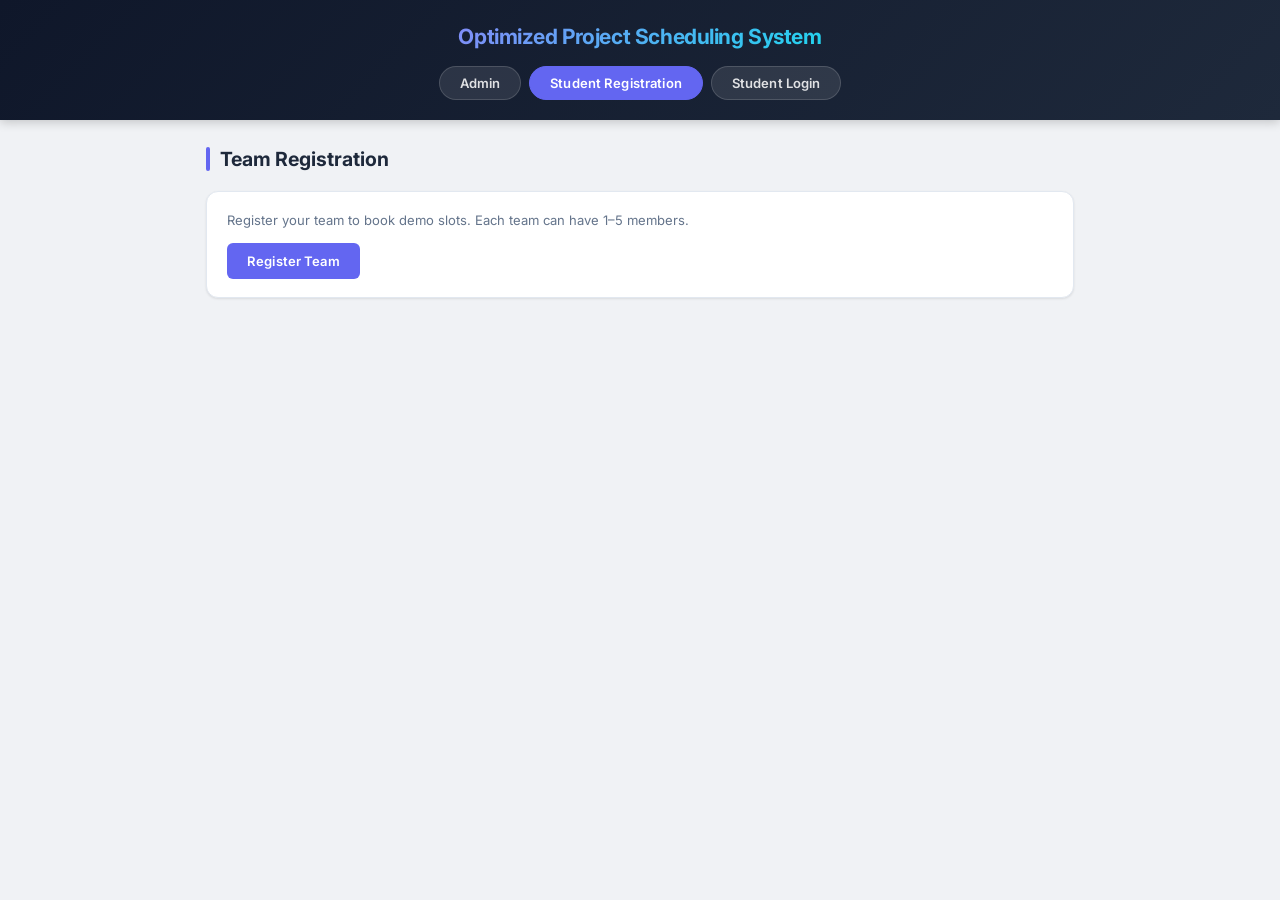
==== commit 552d04ff: "Fixed email notifications and implemented correct waitlist logic; updated UI labels" ====
--- a/scheduling-backend/src/main/resources/static/index.html
+++ b/scheduling-backend/src/main/resources/static/index.html
@@ -75,8 +75,8 @@
     <h1><span>Optimized Project Scheduling System</span></h1>
     <nav id="mainNav">
       <button id="nav-admin" onclick="openAdminLogin()">Admin</button>
-      <button id="nav-registration" onclick="showModule('registration')">Registration</button>
-      <button id="nav-student" onclick="openStudentLogin()">Student</button>
+      <button id="nav-registration" onclick="showModule('registration')">Student Registration</button>
+      <button id="nav-student" onclick="openStudentLogin()">Student Login</button>
     </nav>
   </header>
 
